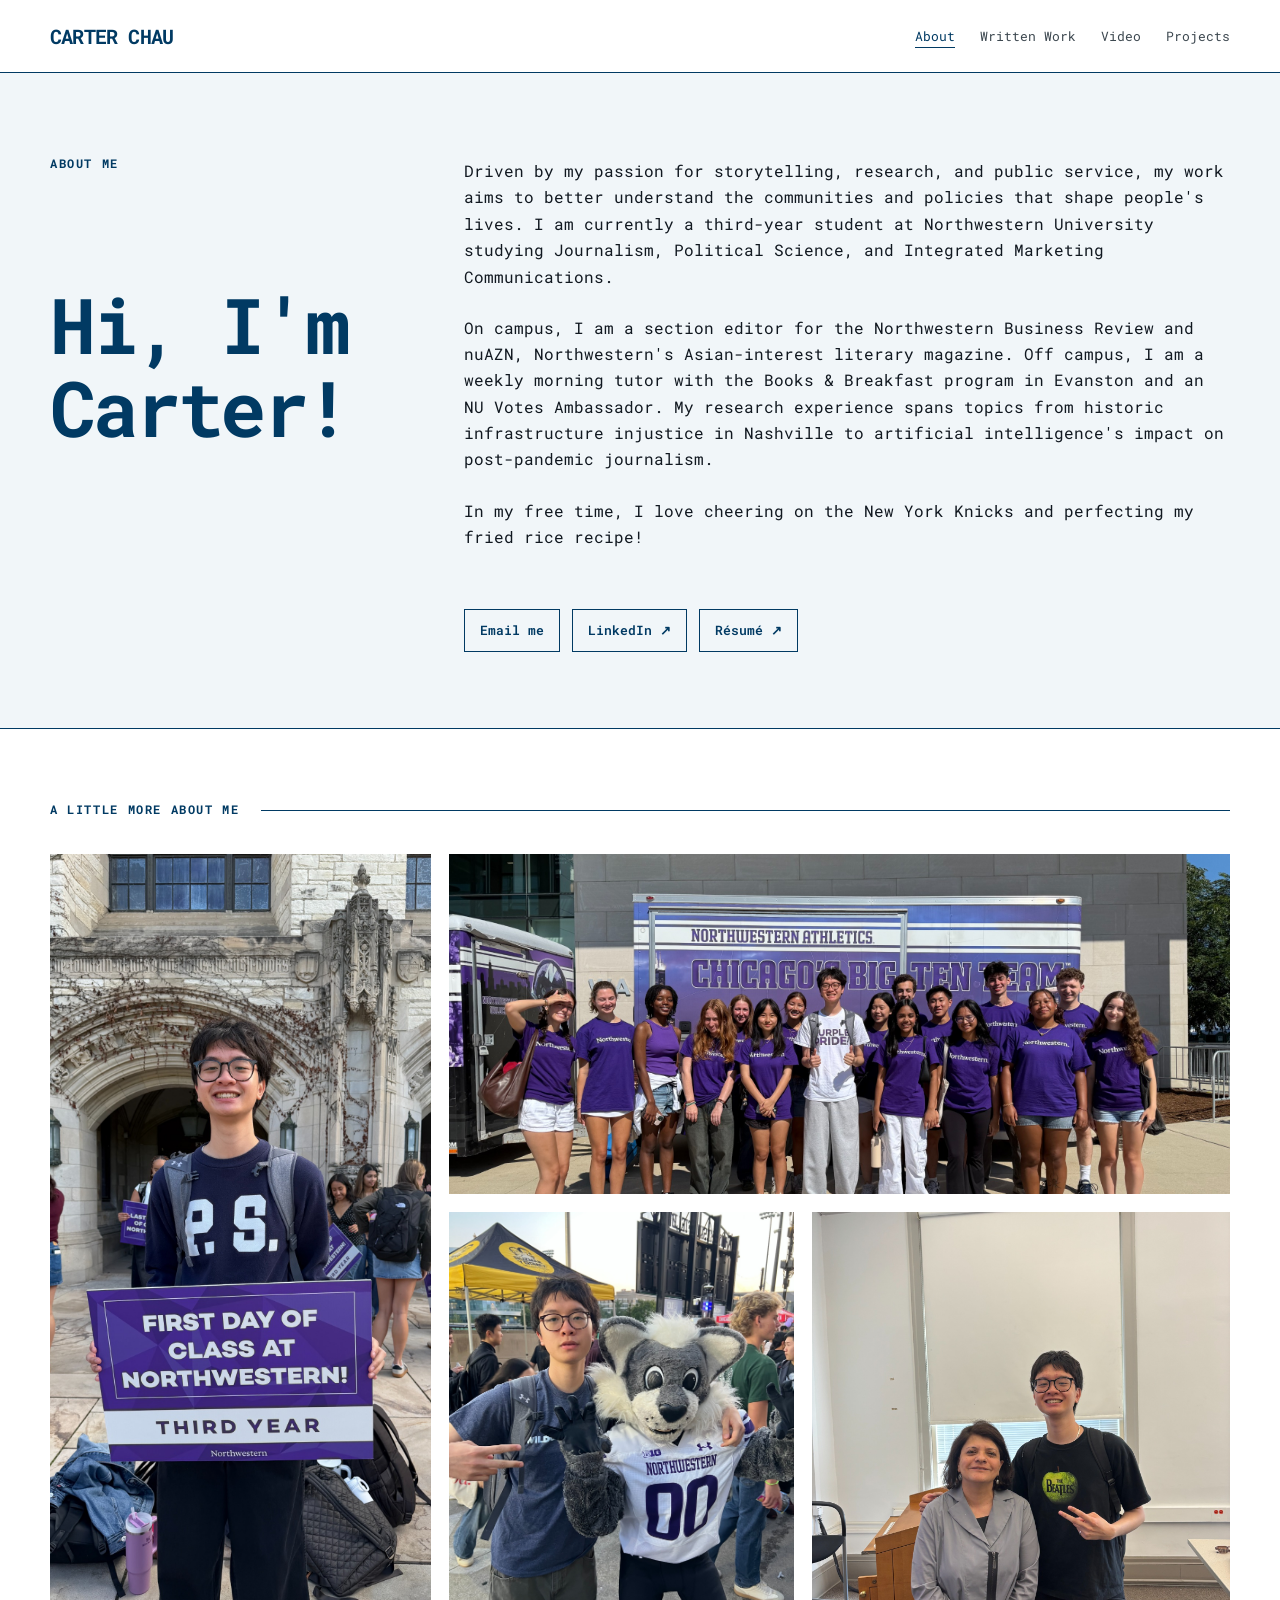
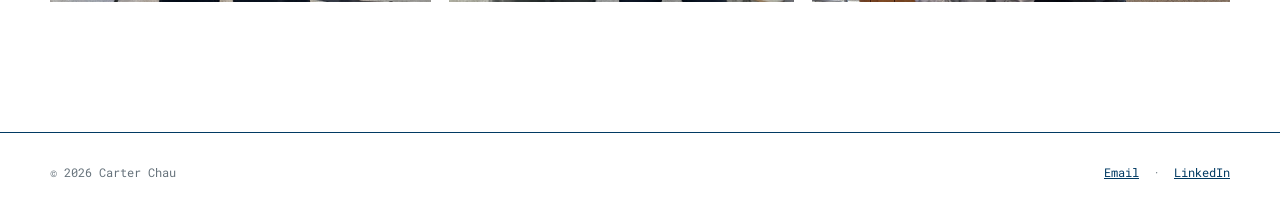
==== about.html @ d9dd0b26 "Add files via upload" ====
<!doctype html><html lang="en"><head><meta charset="utf-8"><meta name="viewport" content="width=device-width,initial-scale=1"><meta name="description" content="About Carter Chau — journalist, researcher and storyteller."><title>About | Carter Chau</title><link rel="preconnect" href="https://fonts.googleapis.com"><link rel="preconnect" href="https://fonts.gstatic.com" crossorigin><link href="https://fonts.googleapis.com/css2?family=Roboto+Mono:wght@400;500;600;700&display=swap" rel="stylesheet"><link rel="stylesheet" href="style.css"></head><body><header class="site-header"><div class="wrap nav"><a class="brand" href="index.html">CARTER CHAU</a><nav class="nav-links" aria-label="Primary"><a href="about.html" class="active">About</a><a href="written-work.html">Written Work</a><a href="video.html">Video</a><a href="projects.html">Projects</a></nav></div></header><main><section class="about-intro"><div class="wrap about-copy"><div class="eyebrow">About me</div><h1>Hi, I'm Carter!</h1><div class="prose"><p>Driven by my passion for storytelling, research, and public service, my work aims to better understand the communities and policies that shape people's lives. I am currently a third-year student at Northwestern University studying Journalism, Political Science, and Integrated Marketing Communications.</p><p>On campus, I am a section editor for the Northwestern Business Review and nuAZN, Northwestern's Asian-interest literary magazine. Off campus, I am a weekly morning tutor with the Books & Breakfast program in Evanston and an NU Votes Ambassador. My research experience spans topics from historic infrastructure injustice in Nashville to artificial intelligence's impact on post-pandemic journalism.</p><p>In my free time, I love cheering on the New York Knicks and perfecting my fried rice recipe!</p></div><div class="contact-row"><a class="button" href="mailto:carterchau2028@u.northwestern.edu">Email me</a><a class="button" href="https://www.linkedin.com/in/carter-chau-729b9a282" target="_blank" rel="noopener noreferrer">LinkedIn ↗</a><a class="button" href="assets/carter-chau-resume.pdf" target="_blank" rel="noopener noreferrer">Résumé ↗</a></div></div></section><section class="about-life"><div class="wrap"><div class="collage-heading"><span class="eyebrow">A little more about me</span><span class="collage-rule"></span></div><div class="photo-collage"><figure class="collage-photo collage-a"><img src="assets/about-first-day.jpeg" alt="Carter on his first day of third-year classes at Northwestern"></figure><figure class="collage-photo collage-b"><img src="assets/about-purple-pride.jpeg" alt="Carter with a group of Northwestern students wearing purple"></figure><figure class="collage-photo collage-c"><img src="assets/about-willie.jpeg" alt="Carter with Northwestern mascot Willie the Wildcat"></figure><figure class="collage-photo collage-d"><img src="assets/about-classroom.jpeg" alt="Carter posing with a professor in a Northwestern classroom"></figure></div></div></section></main><footer class="site-footer"><div class="wrap footer-row"><span>© <span data-year></span> Carter Chau</span><span><a href="mailto:carterchau2028@u.northwestern.edu">Email</a> &nbsp;·&nbsp; <a href="https://www.linkedin.com/in/carter-chau-729b9a282" target="_blank" rel="noopener noreferrer">LinkedIn</a></span></div></footer><script src="script.js"></script></body></html>
---- style.css ----
:root{--blue:#013A63;--blue2:#02578f;--ink:#111820;--muted:#66727b;--line:#ccd7df;--paper:#fff;--wash:#f1f6f9;--max:1180px}*{box-sizing:border-box}html{scroll-behavior:smooth}body{margin:0;background:var(--paper);color:var(--ink);font-family:'Roboto Mono',monospace;line-height:1.6}a{color:inherit}.wrap{width:min(calc(100% - 48px),var(--max));margin:auto}.site-header{border-bottom:1px solid var(--blue);background:#fff;position:sticky;top:0;z-index:10}.nav{min-height:72px;display:flex;align-items:center;justify-content:space-between;gap:30px}.brand{font-weight:700;letter-spacing:-.04em;text-decoration:none;color:var(--blue);font-size:1.25rem}.nav-links{display:flex;gap:25px;flex-wrap:wrap}.nav-links a{text-decoration:none;font-size:.82rem;color:#3d4850}.nav-links a:hover,.nav-links a.active{color:var(--blue);text-decoration:underline;text-underline-offset:6px}main{min-height:70vh}.eyebrow{text-transform:uppercase;letter-spacing:.14em;font-size:.72rem;font-weight:700;color:var(--blue)}h1,h2,h3{font-family:'Roboto Mono',monospace;line-height:1.08;margin-top:0;letter-spacing:-.045em}h1{font-size:clamp(2.7rem,6vw,5.3rem);max-width:900px;margin-bottom:25px;font-weight:700}h2{font-size:clamp(2rem,4vw,3.1rem);font-weight:700}h3{font-size:1.35rem}.hero{padding:96px 0 80px;background:var(--wash)}.dek{font-size:1.12rem;color:#4f5c65;max-width:720px}.section{padding:70px 0;border-top:1px solid var(--blue)}.section-head{display:flex;justify-content:space-between;gap:25px;align-items:end;margin-bottom:35px}.section-head p{max-width:560px;color:var(--muted);margin:0}.text-link{color:var(--blue);font-weight:700;text-decoration:none}.work-list{border-top:2px solid var(--blue)}.work-item{display:grid;grid-template-columns:150px 1fr auto;gap:28px;padding:28px 0;border-bottom:1px solid var(--line);text-decoration:none;align-items:start}.work-item:hover h3{color:var(--blue)}.meta{font-size:.72rem;text-transform:uppercase;letter-spacing:.08em;color:var(--blue)}.work-item h3{margin:0 0 8px}.work-item p{margin:0;color:var(--muted);max-width:720px}.arrow{color:var(--blue);font-size:1.3rem}.prose{font-size:1.03rem;max-width:820px}.prose p{margin:0 0 1.5em}.contact-row{display:flex;gap:12px;flex-wrap:wrap;margin-top:34px}.button{display:inline-block;border:1px solid var(--blue);color:var(--blue);padding:10px 15px;text-decoration:none;font-size:.82rem;font-weight:600}.button:hover{background:var(--blue);color:#fff}.page-head{padding:72px 0 45px;border-bottom:1px solid var(--blue);background:var(--wash)}.page-head h1{font-size:clamp(2.6rem,5vw,4.5rem);margin-bottom:15px;color:var(--blue)}.grid2{display:grid;grid-template-columns:1fr 1fr;gap:34px}.project-card{border-top:4px solid var(--blue);padding-top:20px}.project-card img{width:100%;display:block;margin-bottom:20px;border:1px solid var(--line)}.project-card p{color:var(--muted)}.video-grid{display:grid;grid-template-columns:1.6fr .8fr;gap:38px;align-items:start}.video-frame{width:100%;aspect-ratio:16/9;border:0;background:#111}.short-frame{width:100%;aspect-ratio:9/16;border:0;background:#111;max-height:700px}.article{max-width:760px;margin:0 auto;padding:70px 0}.article h1{font-size:clamp(2.5rem,5vw,4.3rem);color:var(--blue)}.article .byline{border-top:1px solid var(--blue);border-bottom:1px solid var(--blue);padding:15px 0;margin:28px 0 40px;color:var(--muted)}.article-body{font-size:1rem;line-height:1.8}.article-body h2{font-size:1.5rem;margin-top:2.2em}.article-body blockquote{margin:1.5em 0;padding-left:22px;border-left:3px solid var(--blue);font-style:italic}.viz{margin:40px 0}.viz img{width:100%;border:1px solid var(--line)}.viz figcaption{font-size:.8rem;color:var(--muted);margin-top:8px}.site-footer{border-top:1px solid var(--blue);padding:30px 0;margin-top:40px}.footer-row{display:flex;justify-content:space-between;gap:20px;flex-wrap:wrap;color:var(--muted);font-size:.78rem}.footer-row a{color:var(--blue)}
/* Home */.home-page{background:var(--blue);color:#fff}.home-page main{background:#fff;color:var(--ink)}.home-hero{padding:42px 0 48px;background:var(--blue);color:#fff}.home-hero-grid{display:grid;grid-template-columns:minmax(300px,.78fr) 1.22fr;gap:clamp(35px,6vw,90px);align-items:center;min-height:70vh}.home-photo-wrap{height:min(68vh,720px);min-height:480px;overflow:hidden;background:#dce6ed}.home-headshot{width:100%;height:100%;display:block;object-fit:cover;object-position:center 22%}.home-name h1{font-size:clamp(5rem,10vw,10.5rem);line-height:.78;letter-spacing:-.09em;margin:18px 0 38px;color:#fff}.home-name h1 span{display:block}.home-kicker{text-transform:uppercase;letter-spacing:.12em;font-size:.76rem;font-weight:600;margin:0;color:#c7ddeb}.home-intro{font-size:clamp(.9rem,1.25vw,1.08rem);max-width:620px;margin:0;color:#dceaf3}.home-index{background:#fff}.home-index .wrap{border-top:1px solid var(--blue)}.home-index a{display:grid;grid-template-columns:70px 1fr auto;align-items:center;gap:20px;min-height:128px;border-bottom:1px solid var(--blue);text-decoration:none;color:var(--blue);transition:background .18s ease,color .18s ease,padding .18s ease}.home-index a:hover{background:var(--blue);color:#fff;padding-left:22px;padding-right:22px}.index-num{font-size:.72rem;align-self:start;padding-top:28px}.index-title{font-size:clamp(2.1rem,5vw,5rem);font-weight:700;letter-spacing:-.06em;line-height:1}.index-arrow{font-size:2rem}.home-footer{margin-top:0;background:var(--blue);border-top:0;color:#dceaf3}.home-footer .footer-row,.home-footer a{color:#dceaf3}
/* About */.about-intro{padding:82px 0 76px;background:var(--wash);border-bottom:1px solid var(--blue)}.about-copy{display:grid;grid-template-columns:minmax(180px,.45fr) 1fr;column-gap:70px}.about-copy .eyebrow{grid-column:1}.about-copy h1{grid-column:1;margin-top:10px;color:var(--blue);font-size:clamp(3rem,6vw,5.7rem)}.about-copy .prose,.about-copy .contact-row{grid-column:2}.about-copy .prose{grid-row:1 / span 2;padding-top:3px}.about-life{padding:72px 0 90px}.collage-heading{display:flex;align-items:center;gap:22px;margin-bottom:35px}.collage-rule{height:1px;background:var(--blue);flex:1}.photo-collage{display:grid;grid-template-columns:1.05fr .95fr 1.15fr;grid-template-rows:340px 390px;gap:18px}.collage-photo{margin:0;overflow:hidden;background:var(--wash)}.collage-photo img{width:100%;height:100%;object-fit:cover;display:block;transition:transform .35s ease}.collage-photo:hover img{transform:scale(1.018)}.collage-a{grid-column:1;grid-row:1 / span 2}.collage-a img{object-position:center 28%}.collage-b{grid-column:2 / span 2;grid-row:1}.collage-b img{object-position:center 45%}.collage-c{grid-column:2;grid-row:2}.collage-c img{object-position:center 35%}.collage-d{grid-column:3;grid-row:2}.collage-d img{object-position:center 35%}
@media(max-width:800px){.wrap{width:min(calc(100% - 28px),var(--max))}.nav{align-items:flex-start;padding:18px 0;flex-direction:column;gap:12px}.site-header{position:static}.nav-links{gap:14px 18px}.hero{padding:65px 0}.work-item{grid-template-columns:1fr;gap:8px}.arrow{display:none}.grid2,.video-grid{grid-template-columns:1fr;gap:38px}.section-head{display:block}.section-head p{margin-top:12px}.short-frame{max-width:390px}.home-hero{padding:28px 0 38px}.home-hero-grid{grid-template-columns:1fr;gap:28px;min-height:auto}.home-photo-wrap{height:55vh;min-height:390px}.home-name h1{font-size:clamp(4.2rem,20vw,7rem);margin:15px 0 26px}.home-index a{grid-template-columns:42px 1fr auto;min-height:100px}.index-num{padding-top:20px}.about-copy{display:block}.about-copy .prose{padding-top:10px}.photo-collage{grid-template-columns:1fr 1fr;grid-template-rows:390px 240px 340px}.collage-a{grid-column:1;grid-row:1}.collage-b{grid-column:1 / span 2;grid-row:2}.collage-c{grid-column:2;grid-row:1}.collage-d{grid-column:1 / span 2;grid-row:3}}
@media(max-width:520px){.photo-collage{display:flex;flex-direction:column}.collage-photo{height:330px}.collage-b{height:220px}.home-index a:hover{padding-left:10px;padding-right:10px}.index-title{font-size:2rem}.about-intro{padding:55px 0}}
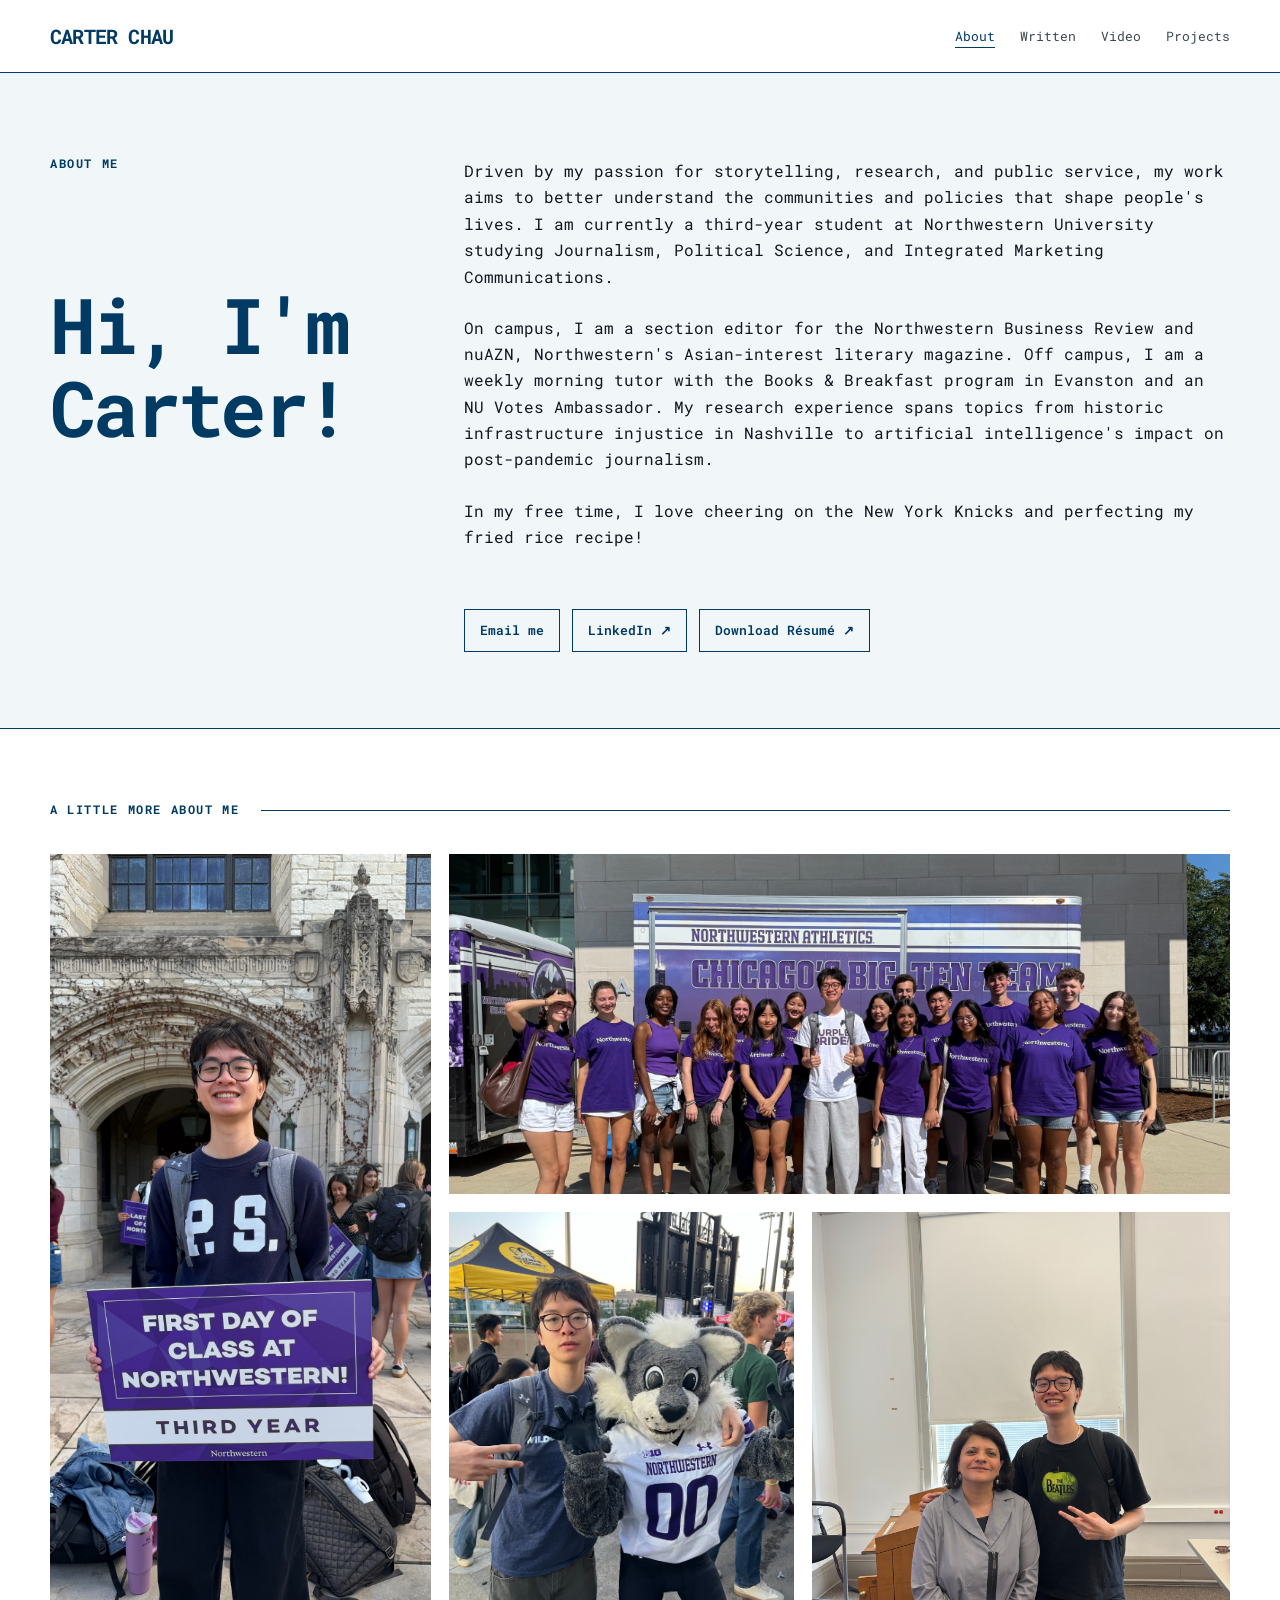
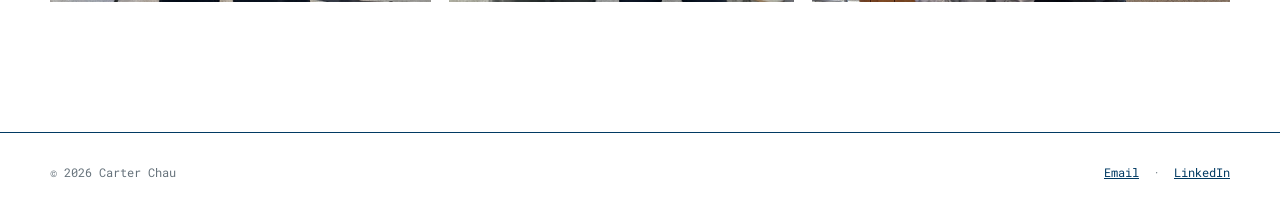
==== commit cdfb2b39: "Updated portfolio website" ====
--- a/about.html
+++ b/about.html
@@ -1 +1,2 @@
-<!doctype html><html lang="en"><head><meta charset="utf-8"><meta name="viewport" content="width=device-width,initial-scale=1"><meta name="description" content="About Carter Chau — journalist, researcher and storyteller."><title>About | Carter Chau</title><link rel="preconnect" href="https://fonts.googleapis.com"><link rel="preconnect" href="https://fonts.gstatic.com" crossorigin><link href="https://fonts.googleapis.com/css2?family=Roboto+Mono:wght@400;500;600;700&display=swap" rel="stylesheet"><link rel="stylesheet" href="style.css"></head><body><header class="site-header"><div class="wrap nav"><a class="brand" href="index.html">CARTER CHAU</a><nav class="nav-links" aria-label="Primary"><a href="about.html" class="active">About</a><a href="written-work.html">Written Work</a><a href="video.html">Video</a><a href="projects.html">Projects</a></nav></div></header><main><section class="about-intro"><div class="wrap about-copy"><div class="eyebrow">About me</div><h1>Hi, I'm Carter!</h1><div class="prose"><p>Driven by my passion for storytelling, research, and public service, my work aims to better understand the communities and policies that shape people's lives. I am currently a third-year student at Northwestern University studying Journalism, Political Science, and Integrated Marketing Communications.</p><p>On campus, I am a section editor for the Northwestern Business Review and nuAZN, Northwestern's Asian-interest literary magazine. Off campus, I am a weekly morning tutor with the Books & Breakfast program in Evanston and an NU Votes Ambassador. My research experience spans topics from historic infrastructure injustice in Nashville to artificial intelligence's impact on post-pandemic journalism.</p><p>In my free time, I love cheering on the New York Knicks and perfecting my fried rice recipe!</p></div><div class="contact-row"><a class="button" href="mailto:carterchau2028@u.northwestern.edu">Email me</a><a class="button" href="https://www.linkedin.com/in/carter-chau-729b9a282" target="_blank" rel="noopener noreferrer">LinkedIn ↗</a><a class="button" href="assets/carter-chau-resume.pdf" target="_blank" rel="noopener noreferrer">Résumé ↗</a></div></div></section><section class="about-life"><div class="wrap"><div class="collage-heading"><span class="eyebrow">A little more about me</span><span class="collage-rule"></span></div><div class="photo-collage"><figure class="collage-photo collage-a"><img src="assets/about-first-day.jpeg" alt="Carter on his first day of third-year classes at Northwestern"></figure><figure class="collage-photo collage-b"><img src="assets/about-purple-pride.jpeg" alt="Carter with a group of Northwestern students wearing purple"></figure><figure class="collage-photo collage-c"><img src="assets/about-willie.jpeg" alt="Carter with Northwestern mascot Willie the Wildcat"></figure><figure class="collage-photo collage-d"><img src="assets/about-classroom.jpeg" alt="Carter posing with a professor in a Northwestern classroom"></figure></div></div></section></main><footer class="site-footer"><div class="wrap footer-row"><span>© <span data-year></span> Carter Chau</span><span><a href="mailto:carterchau2028@u.northwestern.edu">Email</a> &nbsp;·&nbsp; <a href="https://www.linkedin.com/in/carter-chau-729b9a282" target="_blank" rel="noopener noreferrer">LinkedIn</a></span></div></footer><script src="script.js"></script></body></html>
+<!DOCTYPE html>
+<html lang="en"><head><meta charset="utf-8"/><meta content="width=device-width,initial-scale=1" name="viewport"/><meta content="About Carter Chau — journalist, researcher and storyteller." name="description"/><title>About | Carter Chau</title><link href="https://fonts.googleapis.com" rel="preconnect"/><link crossorigin="" href="https://fonts.gstatic.com" rel="preconnect"/><link href="https://fonts.googleapis.com/css2?family=Roboto+Mono:wght@400;500;600;700&amp;display=swap" rel="stylesheet"/><link href="style.css" rel="stylesheet"/></head><body><header class="site-header"><div class="wrap nav"><a class="brand" href="index.html">CARTER CHAU</a><nav aria-label="Primary" class="nav-links"><a class="active" href="about.html">About</a><a href="written-work.html">Written</a><a href="video.html">Video</a><a href="projects.html">Projects</a></nav></div></header><main><section class="about-intro"><div class="wrap about-copy"><div class="eyebrow">About me</div><h1>Hi, I'm Carter!</h1><div class="prose"><p>Driven by my passion for storytelling, research, and public service, my work aims to better understand the communities and policies that shape people's lives. I am currently a third-year student at Northwestern University studying Journalism, Political Science, and Integrated Marketing Communications.</p><p>On campus, I am a section editor for the Northwestern Business Review and nuAZN, Northwestern's Asian-interest literary magazine. Off campus, I am a weekly morning tutor with the Books &amp; Breakfast program in Evanston and an NU Votes Ambassador. My research experience spans topics from historic infrastructure injustice in Nashville to artificial intelligence's impact on post-pandemic journalism.</p><p>In my free time, I love cheering on the New York Knicks and perfecting my fried rice recipe!</p></div><div class="contact-row"><a class="button" href="mailto:carterchau2028@u.northwestern.edu">Email me</a><a class="button" href="https://www.linkedin.com/in/carter-chau-729b9a282" rel="noopener noreferrer" target="_blank">LinkedIn ↗</a><a class="button" download="Carter_Chau_Resume.pdf" href="assets/Carter_Chau_Resume.pdf" rel="noopener noreferrer" target="_blank">Download Résumé ↗</a></div></div></section><section class="about-life"><div class="wrap"><div class="collage-heading"><span class="eyebrow">A little more about me</span><span class="collage-rule"></span></div><div class="photo-collage"><figure class="collage-photo collage-a"><img alt="Carter on his first day of third-year classes at Northwestern" src="assets/about-first-day.jpeg"/></figure><figure class="collage-photo collage-b"><img alt="Carter with a group of Northwestern students wearing purple" src="assets/about-purple-pride.jpeg"/></figure><figure class="collage-photo collage-c"><img alt="Carter with Northwestern mascot Willie the Wildcat" src="assets/about-willie.jpeg"/></figure><figure class="collage-photo collage-d"><img alt="Carter posing with a professor in a Northwestern classroom" src="assets/about-classroom.jpeg"/></figure></div></div></section></main><footer class="site-footer"><div class="wrap footer-row"><span>© <span data-year=""></span> Carter Chau</span><span><a href="mailto:carterchau2028@u.northwestern.edu">Email</a>  ·  <a href="https://www.linkedin.com/in/carter-chau-729b9a282" rel="noopener noreferrer" target="_blank">LinkedIn</a></span></div></footer><script src="script.js"></script></body></html>
--- a/style.css
+++ b/style.css
@@ -3,3 +3,9 @@
 /* About */.about-intro{padding:82px 0 76px;background:var(--wash);border-bottom:1px solid var(--blue)}.about-copy{display:grid;grid-template-columns:minmax(180px,.45fr) 1fr;column-gap:70px}.about-copy .eyebrow{grid-column:1}.about-copy h1{grid-column:1;margin-top:10px;color:var(--blue);font-size:clamp(3rem,6vw,5.7rem)}.about-copy .prose,.about-copy .contact-row{grid-column:2}.about-copy .prose{grid-row:1 / span 2;padding-top:3px}.about-life{padding:72px 0 90px}.collage-heading{display:flex;align-items:center;gap:22px;margin-bottom:35px}.collage-rule{height:1px;background:var(--blue);flex:1}.photo-collage{display:grid;grid-template-columns:1.05fr .95fr 1.15fr;grid-template-rows:340px 390px;gap:18px}.collage-photo{margin:0;overflow:hidden;background:var(--wash)}.collage-photo img{width:100%;height:100%;object-fit:cover;display:block;transition:transform .35s ease}.collage-photo:hover img{transform:scale(1.018)}.collage-a{grid-column:1;grid-row:1 / span 2}.collage-a img{object-position:center 28%}.collage-b{grid-column:2 / span 2;grid-row:1}.collage-b img{object-position:center 45%}.collage-c{grid-column:2;grid-row:2}.collage-c img{object-position:center 35%}.collage-d{grid-column:3;grid-row:2}.collage-d img{object-position:center 35%}
 @media(max-width:800px){.wrap{width:min(calc(100% - 28px),var(--max))}.nav{align-items:flex-start;padding:18px 0;flex-direction:column;gap:12px}.site-header{position:static}.nav-links{gap:14px 18px}.hero{padding:65px 0}.work-item{grid-template-columns:1fr;gap:8px}.arrow{display:none}.grid2,.video-grid{grid-template-columns:1fr;gap:38px}.section-head{display:block}.section-head p{margin-top:12px}.short-frame{max-width:390px}.home-hero{padding:28px 0 38px}.home-hero-grid{grid-template-columns:1fr;gap:28px;min-height:auto}.home-photo-wrap{height:55vh;min-height:390px}.home-name h1{font-size:clamp(4.2rem,20vw,7rem);margin:15px 0 26px}.home-index a{grid-template-columns:42px 1fr auto;min-height:100px}.index-num{padding-top:20px}.about-copy{display:block}.about-copy .prose{padding-top:10px}.photo-collage{grid-template-columns:1fr 1fr;grid-template-rows:390px 240px 340px}.collage-a{grid-column:1;grid-row:1}.collage-b{grid-column:1 / span 2;grid-row:2}.collage-c{grid-column:2;grid-row:1}.collage-d{grid-column:1 / span 2;grid-row:3}}
 @media(max-width:520px){.photo-collage{display:flex;flex-direction:column}.collage-photo{height:330px}.collage-b{height:220px}.home-index a:hover{padding-left:10px;padding-right:10px}.index-title{font-size:2rem}.about-intro{padding:55px 0}}
+
+/* Jeremy Lin research feature */
+.lin-preview{display:flex;flex-direction:column;justify-content:space-between;min-height:230px;padding:25px;background:#013a63;color:#fff;text-decoration:none;overflow:hidden;transition:background .2s ease}.lin-preview:hover{background:#075789;color:#fff}.lin-preview-small,.lin-preview-bottom{font-size:11px;letter-spacing:.12em;font-weight:600}.lin-preview strong{font-size:clamp(36px,5vw,66px);line-height:1;font-weight:700;letter-spacing:-.08em}.lin-preview-dot{color:#a7c5e4}.paper-frame{border:1px solid #d9e2eb;background:#f3f6f9;margin:25px 0}.paper-frame iframe{display:block;width:100%;height:min(75vh,850px);border:0}@media(max-width:600px){.lin-preview{min-height:190px}.paper-frame iframe{height:520px}}
+
+/* Jeremy Lin TIME cover project feature */
+.lin-cover-link{display:block;text-decoration:none;background:#013a63;text-align:center;padding:18px;margin-bottom:18px}.lin-cover-link img{display:block;width:auto;max-width:100%;height:380px;object-fit:contain;margin:0 auto;border:0}.lin-cover-link:hover{background:#02578f}.lin-feature-image{margin:0 auto 36px;max-width:520px;text-align:center}.lin-feature-image img{display:block;max-width:100%;height:auto;margin:0 auto;border:1px solid #ccd7df}.lin-feature-image figcaption{margin-top:10px;color:#66727b;font-size:.73rem;line-height:1.5}@media(max-width:600px){.lin-cover-link img{height:290px}}
